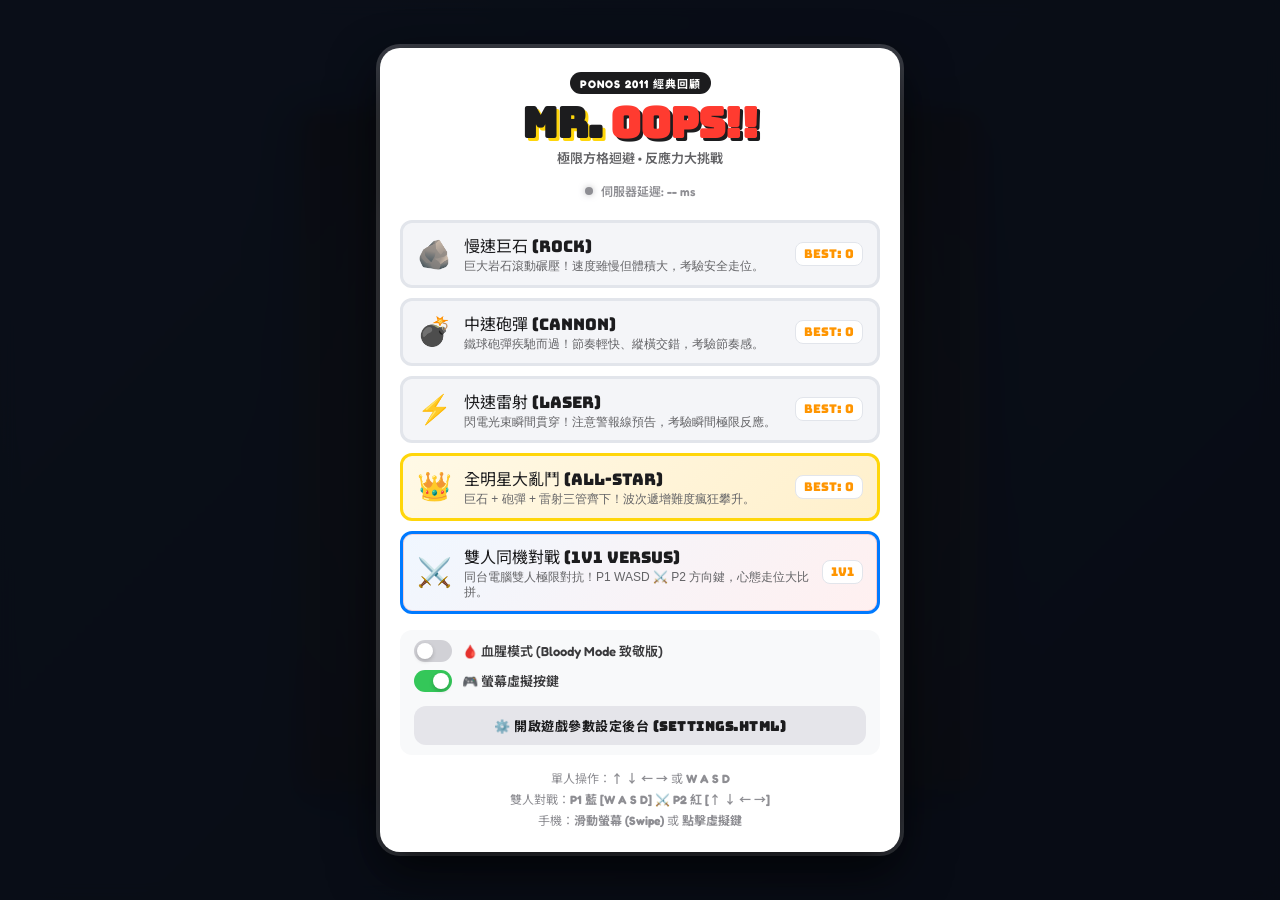
==== index.html @ 8ccad55c "feat(network & gameplay): upgrade to WebRTC P2P direct connect, fix ping display, and add configurab" ====
<!DOCTYPE html>
<html lang="zh-TW">
<head>
  <meta charset="UTF-8">
  <meta name="viewport" content="width=device-width, initial-scale=1.0, maximum-scale=1.0, user-scalable=no">
  <title>Mr. Oops!! - 經典極限迴避遊戲</title>
  <link rel="stylesheet" href="css/style.css">
  <link rel="preconnect" href="https://fonts.googleapis.com">
  <link rel="preconnect" href="https://fonts.gstatic.com" crossorigin>
  <link href="https://fonts.googleapis.com/css2?family=Bungee&family=Fredoka:wght@400;600;700&family=Noto+Sans+TC:wght@500;700;900&display=swap" rel="stylesheet">
</head>
<body>
  <div id="game-wrapper">
    <!-- Header HUD -->
    <header id="game-hud" class="hidden">
      <div class="hud-item hud-mode">
        <span class="hud-label">MODE</span>
        <span id="hud-mode-name" class="hud-val">ROCK</span>
      </div>
      <div class="hud-item hud-wave" id="hud-wave-item">
        <span class="hud-label" id="hud-wave-label">LEVEL</span>
        <span id="hud-wave-val" class="hud-val">1</span>
      </div>
      <div class="hud-item hud-versus hidden" id="hud-versus-item">
        <span class="hud-label" id="hud-versus-label">MATCH</span>
        <span id="hud-versus-val" class="hud-val"><span style="color:#007aff">P1: 0</span> - <span style="color:#ff3b30">P2: 0</span></span>
      </div>
      <div class="hud-item hud-net hidden" id="hud-net-item">
        <span class="hud-label">NET</span>
        <span id="hud-net-badge" class="hud-net-badge">🟢 連線中</span>
      </div>
      <div class="hud-item hud-score" id="hud-score-item">
        <span class="hud-label">SCORE</span>
        <span id="hud-score-val" class="hud-val">0</span>
      </div>
      <div class="hud-item hud-best" id="hud-best-item">
        <span class="hud-label">BEST</span>
        <span id="hud-best-val" class="hud-val">0</span>
      </div>
      <div class="hud-controls">
        <a id="btn-config-toggle" href="settings.html" target="_blank" class="hud-icon-btn" title="開啟設定分頁 (settings.html)" aria-label="遊戲參數後台" style="text-decoration:none; display:inline-flex; align-items:center; justify-content:center;">⚙️</a>
        <button id="btn-sound-toggle" class="hud-icon-btn" title="切換音效" aria-label="切換音效">🔊</button>
        <button id="btn-pause-toggle" class="hud-icon-btn" title="暫停" aria-label="暫停">⏸</button>
      </div>
    </header>

    <!-- Canvas Play Area -->
    <div id="canvas-container">
      <canvas id="game-canvas"></canvas>
      
      <!-- In-game floating banner (e.g. Level Start, Stage Clear, Near Miss) -->
      <div id="wave-banner" class="hidden">
        <div id="wave-banner-title">LEVEL 1</div>
        <div id="wave-banner-sub">GET READY!</div>
      </div>
    </div>

    <!-- Mobile Virtual Controls (Optional / Responsive) -->
    <div id="touch-controls" class="hidden">
      <div class="dpad-grid">
        <button class="dpad-btn dpad-up" data-dir="up">▲</button>
        <button class="dpad-btn dpad-left" data-dir="left">◀</button>
        <div class="dpad-center"></div>
        <button class="dpad-btn dpad-right" data-dir="right">▶</button>
        <button class="dpad-btn dpad-down" data-dir="down">▼</button>
      </div>
      <div class="touch-hint">滑動螢幕或使用按鍵移動</div>
    </div>

    <!-- MAIN MENU MODAL -->
    <div id="menu-overlay" class="modal-overlay">
      <div class="menu-box">
        <div class="logo-container">
          <div class="logo-badge">PONOS 2011 經典回顧</div>
          <h1 class="game-logo">Mr. <span class="highlight">Oops!!</span></h1>
          <p class="game-slogan">極限方格迴避 • 反應力大挑戰</p>
          <div id="menu-ping-badge" class="menu-ping-badge">
            <span class="ping-dot"></span>
            <span>伺服器延遲: <strong id="menu-ping-val">--</strong> ms</span>
          </div>
        </div>

        <div class="mode-select-grid">
          <!-- Mode 1: Slow Rock -->
          <button class="mode-card" data-mode="rock">
            <div class="mode-icon">🪨</div>
            <div class="mode-info">
              <div class="mode-title">慢速巨石 (ROCK)</div>
              <div class="mode-desc">巨大岩石滾動碾壓！速度雖慢但體積大，考驗安全走位。</div>
            </div>
            <div class="mode-high" id="best-rock">BEST: 0</div>
          </button>

          <!-- Mode 2: Medium Cannonball -->
          <button class="mode-card" data-mode="cannon">
            <div class="mode-icon">💣</div>
            <div class="mode-info">
              <div class="mode-title">中速砲彈 (CANNON)</div>
              <div class="mode-desc">鐵球砲彈疾馳而過！節奏輕快、縱橫交錯，考驗節奏感。</div>
            </div>
            <div class="mode-high" id="best-cannon">BEST: 0</div>
          </button>

          <!-- Mode 3: Fast Laser -->
          <button class="mode-card" data-mode="laser">
            <div class="mode-icon">⚡</div>
            <div class="mode-info">
              <div class="mode-title">快速雷射 (LASER)</div>
              <div class="mode-desc">閃電光束瞬間貫穿！注意警報線預告，考驗瞬間極限反應。</div>
            </div>
            <div class="mode-high" id="best-laser">BEST: 0</div>
          </button>

          <!-- Mode 4: All-Star Chaos -->
          <button class="mode-card all-star" data-mode="allstar">
            <div class="mode-icon">👑</div>
            <div class="mode-info">
              <div class="mode-title">全明星大亂鬥 (ALL-STAR)</div>
              <div class="mode-desc">巨石 + 砲彈 + 雷射三管齊下！波次遞增難度瘋狂攀升。</div>
            </div>
            <div class="mode-high" id="best-allstar">BEST: 0</div>
          </button>

          <!-- Mode 5: 1v1 Versus Mode -->
          <button class="mode-card versus-card" data-mode="versus">
            <div class="mode-icon">⚔️</div>
            <div class="mode-info">
              <div class="mode-title">雙人同機對戰 (1v1 VERSUS)</div>
              <div class="mode-desc">同台電腦雙人極限對抗！P1 WASD ⚔️ P2 方向鍵，心態走位大比拼。</div>
            </div>
            <div class="mode-high" id="best-versus">1v1</div>
          </button>
        </div>

        <!-- Extra Settings -->
        <div class="menu-settings">
          <label class="setting-toggle">
            <input type="checkbox" id="toggle-bloody">
            <span class="slider"></span>
            <span class="setting-label">🩸 血腥模式 (Bloody Mode 致敬版)</span>
          </label>
          <label class="setting-toggle">
            <input type="checkbox" id="toggle-dpad" checked>
            <span class="slider"></span>
            <span class="setting-label">🎮 螢幕虛擬按鍵</span>
          </label>
          <a id="btn-menu-open-config" href="settings.html" target="_blank" class="btn btn-secondary menu-config-btn" style="margin-top: 6px; padding: 10px; font-size: 13px; text-decoration: none; text-align: center; display: inline-flex; align-items: center; justify-content: center; gap: 6px;">⚙️ 開啟遊戲參數設定後台 (settings.html)</a>
        </div>

        <!-- Controls Guide -->
        <div class="menu-guide">
          <span>單人操作：<strong>↑ ↓ ← →</strong> 或 <strong>W A S D</strong></span>
          <span>雙人對戰：<strong>P1 藍 [W A S D]</strong> ⚔️ <strong>P2 紅 [↑ ↓ ← →]</strong></span>
          <span>手機：<strong>滑動螢幕 (Swipe)</strong> 或 <strong>點擊虛擬鍵</strong></span>
        </div>
      </div>
    </div>

    <!-- VERSUS LOBBY MODAL -->
    <div id="versus-modal" class="modal-overlay hidden">
      <div class="modal-box versus-modal-box">
        <h2 style="font-size: 24px; margin-bottom: 4px;">⚔️ 雙人對戰模式選擇</h2>
        <p style="font-size: 13px; color: #636366; margin-bottom: 16px;">同台電腦共享鍵盤，或透過同區網兩台電腦連線對決！</p>

        <div class="versus-options-grid">
          <!-- Option A: Local Couch 1v1 -->
          <button type="button" class="versus-opt-card" id="btn-opt-local">
            <div class="opt-badge">本機模式</div>
            <div class="opt-header">
              <span class="opt-icon">🖥️</span>
              <div class="opt-info">
                <div class="opt-title">本機同鍵盤雙打 (Local 1v1)</div>
                <div class="opt-desc">同一台電腦鍵盤：P1 WASD ⚔️ P2 方向鍵</div>
              </div>
            </div>
          </button>

          <!-- Option B: Host Game -->
          <div class="versus-opt-card lan-card" id="card-lan-host">
            <div class="opt-badge host-badge">線上 / 區網 • 我是房主 (P1 藍)</div>
            <div class="opt-header">
              <span class="opt-icon">🏠</span>
              <div class="opt-info">
                <div class="opt-title">建立對戰房間 (Host Game)</div>
                <div class="opt-desc">將網址與房號提供給朋友即可開打！</div>
              </div>
            </div>
            <div class="lan-content">
              <div class="lan-field">
                <label>對手連線網址：</label>
                <div class="lan-copy-box">
                  <input type="text" id="host-share-url" readonly value="載入中...">
                  <button type="button" class="btn-copy" id="btn-copy-url">複製</button>
                </div>
              </div>
              <div class="lan-field-row">
                <div class="lan-field" style="flex:1;">
                  <label>房間代碼：</label>
                  <input type="text" id="host-room-code" value="1234" maxlength="8">
                </div>
                <button type="button" class="btn btn-primary" id="btn-start-host" style="align-self: flex-end; padding: 9px 16px;">🚀 開房並開始</button>
              </div>
            </div>
          </div>

          <!-- Option C: Join Game -->
          <div class="versus-opt-card lan-card" id="card-lan-join">
            <div class="opt-badge client-badge">線上 / 區網 • 我是客機 (P2 紅)</div>
            <div class="opt-header">
              <span class="opt-icon">🎮</span>
              <div class="opt-info">
                <div class="opt-title">加入對戰房間 (Join Game)</div>
                <div class="opt-desc">若在同個網頁玩，只需輸入房號點連線！</div>
              </div>
            </div>
            <div class="lan-content">
              <div class="lan-field">
                <label>自訂伺服器位址 (本站遊玩請留空)：</label>
                <input type="text" id="join-host-ip" placeholder="在同網站玩請留空，直接填房號">
              </div>
              <div class="lan-field-row">
                <div class="lan-field" style="flex:1;">
                  <label>房間代碼：</label>
                  <input type="text" id="join-room-code" value="1234" maxlength="8">
                </div>
                <button type="button" class="btn btn-accent" id="btn-start-join" style="align-self: flex-end; padding: 9px 16px;">🔗 連線加入</button>
              </div>
            </div>
          </div>
        </div>

        <div class="modal-actions" style="margin-top: 14px;">
          <button id="btn-close-versus-modal" class="btn btn-secondary">返回主選單</button>
        </div>
      </div>
    </div>

    <!-- PAUSE MODAL -->
    <div id="pause-overlay" class="modal-overlay hidden">
      <div class="modal-box">
        <h2 id="pause-title">遊戲暫停</h2>
        <p id="pause-subtitle" class="pause-subtitle" style="display:none;"></p>
        <div class="modal-actions">
          <button id="btn-resume" class="btn btn-primary">繼續遊戲</button>
          <button id="btn-restart-pause" class="btn btn-secondary">重新開始</button>
          <button id="btn-menu-pause" class="btn btn-accent">返回主選單</button>
        </div>
      </div>
    </div>

    <!-- GAME OVER MODAL -->
    <div id="gameover-overlay" class="modal-overlay hidden">
      <div class="modal-box gameover-box">
        <div class="oops-comic-bubble" id="gameover-bubble">OOPS!!</div>
        <h2 id="gameover-title">YOU CRASHED!</h2>
        
        <div class="result-stats">
          <div class="stat-row">
            <span class="stat-label">模式：</span>
            <span id="result-mode" class="stat-val">ROCK</span>
          </div>
          <div class="stat-row" id="row-wave">
            <span class="stat-label">生存等級：</span>
            <span id="result-wave" class="stat-val">Level 5</span>
          </div>
          <div class="stat-row" id="row-score">
            <span class="stat-label">最終分數：</span>
            <span id="result-score" class="stat-val">1250</span>
          </div>
          <div class="stat-row" id="row-versus-score" style="display:none;">
            <span class="stat-label">對戰勝局：</span>
            <span id="result-versus-score" class="stat-val">3 - 1</span>
          </div>
          <div class="stat-row new-record-row hidden" id="new-record-badge">
            🏆 新紀錄 HIGH SCORE!
          </div>
          <div class="stat-row" id="row-best">
            <span class="stat-label">歷史最佳：</span>
            <span id="result-best" class="stat-val">2400</span>
          </div>
        </div>

        <div id="rematch-status-bar" class="rematch-status-bar" style="display:none;">
          <div class="rematch-pill" id="rematch-pill-p1">🔵 P1: ⏳ 等待中</div>
          <div class="rematch-pill" id="rematch-pill-p2">🔴 P2: ⏳ 等待中</div>
        </div>

        <div class="modal-actions">
          <button id="btn-retry" class="btn btn-primary">再來一局 (SPACE)</button>
          <button id="btn-menu-gameover" class="btn btn-secondary">返回主選單 (ESC)</button>
        </div>
      </div>
    </div>
  </div>

  <!-- Scripts in dependency order -->
  <script src="js/config.js?v=2.4"></script>
  <script src="js/audio.js?v=2.4"></script>
  <script src="js/renderer.js?v=2.4"></script>
  <script src="js/obstacles.js?v=2.4"></script>
  <script src="js/network.js?v=2.4"></script>
  <script src="js/game.js?v=2.4"></script>
  <script src="js/main.js?v=2.4"></script>
</body>
</html>
---- css/style.css ----
/* ==========================================================================
   Mr. Oops!! - Retro Arcade Stylesheet (PONOS Homage)
   ========================================================================== */

:root {
  --bg-gradient: linear-gradient(135deg, #182030 0%, #0d121c 100%);
  --primary-color: #ff3b30;
  --accent-yellow: #ffd60a;
  --accent-orange: #ff9500;
  --accent-blue: #007aff;
  --panel-bg: rgba(255, 255, 255, 0.96);
  --dark-text: #1c1c1e;
  --light-text: #f2f2f7;
  --border-radius-lg: 20px;
  --border-radius-md: 12px;
  --font-display: 'Bungee', 'Fredoka', 'Noto Sans TC', cursive, sans-serif;
  --font-body: 'Fredoka', 'Noto Sans TC', sans-serif;
}

* {
  box-sizing: border-box;
  margin: 0;
  padding: 0;
  user-select: none;
  -webkit-user-select: none;
  -webkit-touch-callout: none;
}

html, body {
  width: 100%;
  height: 100%;
  overflow: hidden;
  background: #0d121c;
  background: var(--bg-gradient);
  font-family: var(--font-body);
  color: var(--light-text);
}

#game-wrapper {
  position: relative;
  width: 100vw;
  height: 100vh;
  display: flex;
  flex-direction: column;
  align-items: center;
  justify-content: space-between;
  padding: 8px 12px;
  overflow: hidden;
}

/* --------------------------------------------------------------------------
   HUD (Top Bar)
   -------------------------------------------------------------------------- */
#game-hud {
  width: 100%;
  max-width: 640px;
  display: flex;
  align-items: center;
  justify-content: space-between;
  padding: 6px 14px;
  background: rgba(18, 24, 38, 0.88);
  backdrop-filter: blur(10px);
  -webkit-backdrop-filter: blur(10px);
  border: 2px solid rgba(255, 255, 255, 0.15);
  border-radius: var(--border-radius-md);
  box-shadow: 0 4px 16px rgba(0, 0, 0, 0.4);
  z-index: 50;
  flex-shrink: 0;
  margin-bottom: 6px;
  transition: opacity 0.25s ease;
}

#game-hud.hidden {
  display: none !important;
}

.hud-item {
  display: flex;
  flex-direction: column;
  align-items: center;
  min-width: 56px;
}

.hud-label {
  font-family: var(--font-display);
  font-size: 10px;
  letter-spacing: 1px;
  color: #8e8e93;
}

.hud-val {
  font-family: var(--font-display);
  font-size: 18px;
  font-weight: 700;
  color: #fff;
  text-shadow: 0 2px 4px rgba(0, 0, 0, 0.5);
}

#hud-mode-name {
  color: var(--accent-yellow);
}

#hud-score-val {
  color: #34c759;
}

#hud-best-val {
  color: #ff9500;
}

#hud-versus-val {
  font-size: 16px;
  letter-spacing: 0.5px;
}

.hud-controls {
  display: flex;
  gap: 8px;
}

.hud-icon-btn {
  background: rgba(255, 255, 255, 0.12);
  border: 1px solid rgba(255, 255, 255, 0.25);
  color: #fff;
  width: 36px;
  height: 36px;
  border-radius: 50%;
  font-size: 16px;
  display: flex;
  align-items: center;
  justify-content: center;
  cursor: pointer;
  transition: all 0.15s ease;
}

.hud-icon-btn:hover {
  background: rgba(255, 255, 255, 0.25);
  transform: scale(1.08);
}

.hud-icon-btn:active {
  transform: scale(0.95);
}

/* --------------------------------------------------------------------------
   Canvas Container (Middle Flex Area)
   -------------------------------------------------------------------------- */
#canvas-container {
  position: relative;
  flex: 1;
  width: 100%;
  display: flex;
  align-items: center;
  justify-content: center;
  min-height: 0; /* Important for flex child shrink */
  overflow: hidden;
}

#game-canvas {
  display: block;
  border-radius: 14px;
  box-shadow: 0 8px 32px rgba(0, 0, 0, 0.55), 0 0 0 1px rgba(255, 255, 255, 0.1);
  cursor: pointer;
  touch-action: none;
}

/* Wave Banner */
#wave-banner {
  position: absolute;
  top: 22%;
  left: 50%;
  transform: translate(-50%, -50%) scale(1);
  background: rgba(10, 15, 25, 0.9);
  border: 3px solid var(--accent-yellow);
  box-shadow: 0 10px 30px rgba(0, 0, 0, 0.7);
  padding: 12px 30px;
  border-radius: var(--border-radius-lg);
  text-align: center;
  pointer-events: none;
  z-index: 60;
  animation: bannerPop 0.35s cubic-bezier(0.175, 0.885, 0.32, 1.275);
}

#wave-banner.hidden {
  display: none !important;
}

#wave-banner-title {
  font-family: var(--font-display);
  font-size: 28px;
  color: var(--accent-yellow);
  letter-spacing: 2px;
  text-shadow: 0 3px 0 #000;
}

#wave-banner-sub {
  font-size: 15px;
  font-weight: 700;
  color: #fff;
  margin-top: 2px;
}

@keyframes bannerPop {
  0% { transform: translate(-50%, -50%) scale(0.6); opacity: 0; }
  80% { transform: translate(-50%, -50%) scale(1.06); opacity: 1; }
  100% { transform: translate(-50%, -50%) scale(1); opacity: 1; }
}

/* --------------------------------------------------------------------------
   Touch D-Pad Controls (Bottom Bar)
   -------------------------------------------------------------------------- */
#touch-controls {
  width: 100%;
  display: flex;
  flex-direction: column;
  align-items: center;
  z-index: 55;
  flex-shrink: 0;
  margin-top: 4px;
}

#touch-controls.hidden {
  display: none !important;
}

.dpad-grid {
  display: grid;
  grid-template-columns: 52px 52px 52px;
  grid-template-rows: 52px 52px 52px;
  gap: 6px;
}

.dpad-btn {
  background: rgba(255, 255, 255, 0.16);
  border: 2px solid rgba(255, 255, 255, 0.35);
  backdrop-filter: blur(8px);
  -webkit-backdrop-filter: blur(8px);
  color: #fff;
  font-size: 22px;
  font-weight: 900;
  border-radius: var(--border-radius-md);
  display: flex;
  align-items: center;
  justify-content: center;
  cursor: pointer;
  touch-action: manipulation;
  transition: transform 0.08s ease, background 0.08s ease;
  box-shadow: 0 4px 10px rgba(0, 0, 0, 0.3);
}

.dpad-btn:hover {
  background: rgba(255, 255, 255, 0.28);
}

.dpad-btn:active {
  background: var(--accent-yellow);
  color: #1c1c1e;
  transform: scale(0.92);
}

.dpad-up { grid-column: 2; grid-row: 1; }
.dpad-left { grid-column: 1; grid-row: 2; }
.dpad-center {
  grid-column: 2;
  grid-row: 2;
  background: rgba(255, 255, 255, 0.05);
  border-radius: 50%;
  border: 1px dashed rgba(255, 255, 255, 0.2);
}
.dpad-right { grid-column: 3; grid-row: 2; }
.dpad-down { grid-column: 2; grid-row: 3; }

.touch-hint {
  margin-top: 4px;
  font-size: 11px;
  color: rgba(255, 255, 255, 0.6);
  letter-spacing: 0.5px;
}

/* --------------------------------------------------------------------------
   Modals & Overlays
   -------------------------------------------------------------------------- */
.modal-overlay {
  position: absolute;
  top: 0;
  left: 0;
  width: 100%;
  height: 100%;
  background: rgba(8, 12, 20, 0.82);
  backdrop-filter: blur(8px);
  -webkit-backdrop-filter: blur(8px);
  display: flex;
  align-items: center;
  justify-content: center;
  z-index: 100;
  padding: 16px;
  transition: opacity 0.25s ease;
}

.modal-overlay.hidden {
  display: none !important;
  opacity: 0;
  pointer-events: none;
}

.menu-box, .modal-box {
  background: #ffffff;
  color: var(--dark-text);
  border-radius: var(--border-radius-lg);
  box-shadow: 0 20px 50px rgba(0, 0, 0, 0.7), 0 0 0 4px rgba(255, 255, 255, 0.2);
  width: 100%;
  max-width: 520px;
  padding: 24px 20px;
  text-align: center;
  max-height: 94vh;
  overflow-y: auto;
}

/* Main Menu Logo */
.logo-container {
  margin-bottom: 16px;
}

.logo-badge {
  display: inline-block;
  background: #1c1c1e;
  color: #fff;
  font-size: 11px;
  font-weight: 700;
  padding: 3px 10px;
  border-radius: 20px;
  letter-spacing: 1px;
  margin-bottom: 6px;
}

.game-logo {
  font-family: var(--font-display);
  font-size: 42px;
  line-height: 1.1;
  color: #1c1c1e;
  letter-spacing: -1px;
  text-shadow: 3px 3px 0 #ffd60a;
}

.game-logo .highlight {
  color: var(--primary-color);
  text-shadow: 3px 3px 0 #1c1c1e;
}

.game-slogan {
  font-size: 13px;
  font-weight: 600;
  color: #636366;
  margin-top: 2px;
}

/* Mode Cards */
.mode-select-grid {
  display: flex;
  flex-direction: column;
  gap: 10px;
  margin-bottom: 16px;
}

.mode-card {
  display: flex;
  align-items: center;
  background: #f4f5f8;
  border: 3px solid #e2e5eb;
  border-radius: var(--border-radius-md);
  padding: 10px 14px;
  cursor: pointer;
  text-align: left;
  transition: all 0.15s cubic-bezier(0.175, 0.885, 0.32, 1.275);
  width: 100%;
  position: relative;
  overflow: hidden;
}

.mode-card:hover {
  border-color: #007aff;
  background: #f0f7ff;
  transform: translateY(-2px);
  box-shadow: 0 6px 16px rgba(0, 122, 255, 0.18);
}

.mode-card:active {
  transform: scale(0.98);
}

.mode-card.all-star {
  background: linear-gradient(135deg, #fff9e6 0%, #fff0cc 100%);
  border-color: #ffd60a;
}

.mode-card.all-star:hover {
  border-color: #ff9500;
  box-shadow: 0 6px 16px rgba(255, 149, 0, 0.22);
}

.mode-card.versus-card {
  background: linear-gradient(135deg, #f0f7ff 0%, #fff0f0 100%);
  border-color: #007aff;
  box-shadow: inset 0 0 0 1px rgba(255, 59, 48, 0.2);
}

.mode-card.versus-card:hover {
  border-color: #ff3b30;
  box-shadow: 0 6px 18px rgba(0, 122, 255, 0.22), 0 6px 18px rgba(255, 59, 48, 0.22);
}

.mode-icon {
  font-size: 28px;
  margin-right: 12px;
  flex-shrink: 0;
}

.mode-info {
  flex: 1;
}

.mode-title {
  font-family: var(--font-display);
  font-size: 16px;
  color: #1c1c1e;
}

.mode-desc {
  font-size: 12px;
  color: #636366;
  line-height: 1.3;
  margin-top: 2px;
}

.mode-high {
  font-family: var(--font-display);
  font-size: 12px;
  color: #ff9500;
  background: #fff;
  padding: 3px 8px;
  border-radius: 8px;
  border: 1px solid #e2e5eb;
  margin-left: 8px;
  white-space: nowrap;
}

/* Setting Toggles */
.menu-settings {
  display: flex;
  flex-direction: column;
  gap: 8px;
  background: #f8f9fa;
  padding: 10px 14px;
  border-radius: var(--border-radius-md);
  margin-bottom: 14px;
  text-align: left;
}

.setting-toggle {
  display: flex;
  align-items: center;
  cursor: pointer;
  font-size: 13px;
  font-weight: 600;
  color: #3a3a3c;
}

.setting-toggle input {
  display: none;
}

.slider {
  position: relative;
  width: 38px;
  height: 22px;
  background-color: #d1d1d6;
  border-radius: 20px;
  margin-right: 10px;
  transition: 0.25s;
  flex-shrink: 0;
}

.slider:before {
  position: absolute;
  content: "";
  height: 16px;
  width: 16px;
  left: 3px;
  bottom: 3px;
  background-color: white;
  border-radius: 50%;
  transition: 0.25s;
  box-shadow: 0 2px 4px rgba(0, 0, 0, 0.2);
}

input:checked + .slider {
  background-color: #34c759;
}

#toggle-bloody:checked + .slider {
  background-color: #ff3b30;
}

input:checked + .slider:before {
  transform: translateX(16px);
}

.menu-guide {
  display: flex;
  flex-direction: column;
  gap: 4px;
  font-size: 12px;
  color: #8e8e93;
}

/* --------------------------------------------------------------------------
   Game Over Dialog
   -------------------------------------------------------------------------- */
.gameover-box {
  position: relative;
  padding-top: 36px;
}

.oops-comic-bubble {
  position: absolute;
  top: -22px;
  left: 50%;
  transform: translateX(-50%) rotate(-4deg);
  background: var(--primary-color);
  color: #fff;
  font-family: var(--font-display);
  font-size: 26px;
  font-weight: 900;
  padding: 6px 22px;
  border-radius: 30px;
  border: 4px solid #fff;
  box-shadow: 0 8px 20px rgba(255, 59, 48, 0.4);
  letter-spacing: 2px;
}

#gameover-title {
  font-family: var(--font-display);
  font-size: 24px;
  color: #1c1c1e;
  margin-bottom: 14px;
}

.result-stats {
  background: #f2f2f7;
  border-radius: var(--border-radius-md);
  padding: 14px;
  margin-bottom: 18px;
  display: flex;
  flex-direction: column;
  gap: 8px;
}

.stat-row {
  display: flex;
  justify-content: space-between;
  align-items: center;
  font-size: 14px;
  font-weight: 600;
}

.stat-label {
  color: #636366;
}

.stat-val {
  font-family: var(--font-display);
  font-size: 19px;
  color: #1c1c1e;
}

.new-record-row {
  background: #ffd60a;
  color: #1c1c1e;
  font-family: var(--font-display);
  font-size: 14px;
  padding: 6px;
  border-radius: 8px;
  justify-content: center;
  animation: pulse 1s infinite alternate;
}

.new-record-row.hidden {
  display: none !important;
}

@keyframes pulse {
  0% { transform: scale(1); }
  100% { transform: scale(1.03); }
}

/* Modal Actions */
.modal-actions {
  display: flex;
  flex-direction: column;
  gap: 10px;
}

.btn {
  font-family: var(--font-display);
  font-size: 15px;
  font-weight: 700;
  padding: 12px 18px;
  border-radius: var(--border-radius-md);
  border: none;
  cursor: pointer;
  transition: all 0.15s ease;
  letter-spacing: 0.5px;
}

.btn-primary {
  background: #007aff;
  color: #fff;
  box-shadow: 0 4px 12px rgba(0, 122, 255, 0.3);
}

.btn-primary:hover {
  background: #0062cc;
  transform: translateY(-2px);
}

.btn-secondary {
  background: #e5e5ea;
  color: #1c1c1e;
}

.btn-secondary:hover {
  background: #d1d1d6;
}

.btn-accent {
  background: #ff9500;
  color: #fff;
}

.btn-accent:hover {
  background: #e08500;
}

.btn:active {
  transform: scale(0.97);
}

/* Responsive queries */
@media (max-height: 600px) {
  #game-wrapper {
    padding: 4px;
  }
  .hud-val {
    font-size: 15px;
  }
  .dpad-grid {
    grid-template-columns: 44px 44px 44px;
    grid-template-rows: 44px 44px 44px;
  }
  .dpad-btn {
    font-size: 18px;
  }
  .menu-box {
    padding: 14px;
  }
  .game-logo {
    font-size: 32px;
  }
  .mode-icon {
    font-size: 22px;
    margin-right: 8px;
  }
  .mode-card {
    padding: 6px 10px;
  }
}

/* ==========================================================================
   Game Parameter Configuration Panel (Config Modal)
   ========================================================================== */
.config-panel-box {
  max-width: 650px !important;
  max-height: 92vh !important;
  display: flex;
  flex-direction: column;
  padding: 20px 22px !important;
  text-align: left;
}

.config-header {
  display: flex;
  align-items: center;
  justify-content: space-between;
  margin-bottom: 4px;
}

.config-title-group {
  display: flex;
  align-items: center;
  gap: 10px;
  flex-wrap: wrap;
}

.config-title-group h2 {
  font-family: var(--font-display);
  font-size: 20px;
  color: #1c1c1e;
}

.config-live-badge {
  display: inline-block;
  background: #e8f5e9;
  color: #2e7d32;
  font-size: 11px;
  font-weight: 700;
  padding: 3px 8px;
  border-radius: 12px;
  border: 1px solid #c8e6c9;
}

.config-close-btn {
  background: none;
  border: none;
  font-size: 20px;
  color: #8e8e93;
  cursor: pointer;
  padding: 4px;
  line-height: 1;
  transition: color 0.15s;
}

.config-close-btn:hover {
  color: #1c1c1e;
}

.config-subtitle {
  font-size: 12px;
  color: #636366;
  margin-bottom: 14px;
}

.config-items-scroll {
  flex: 1;
  overflow-y: auto;
  padding-right: 6px;
  display: flex;
  flex-direction: column;
  gap: 14px;
  margin-bottom: 16px;
}

/* Custom scrollbar for panel */
.config-items-scroll::-webkit-scrollbar {
  width: 6px;
}
.config-items-scroll::-webkit-scrollbar-track {
  background: #f1f2f6;
  border-radius: 4px;
}
.config-items-scroll::-webkit-scrollbar-thumb {
  background: #c7c7cc;
  border-radius: 4px;
}

.config-category-header {
  font-family: var(--font-display);
  font-size: 13px;
  color: #007aff;
  letter-spacing: 0.5px;
  border-bottom: 2px solid #e5e5ea;
  padding-bottom: 4px;
  margin-top: 6px;
}

.config-item-card {
  background: #f8f9fa;
  border: 1px solid #e5e5ea;
  border-radius: var(--border-radius-md);
  padding: 10px 14px;
  display: flex;
  flex-direction: column;
  gap: 6px;
  transition: border-color 0.15s ease, background 0.15s ease;
}

.config-item-card:hover {
  border-color: #b0b5be;
  background: #fdfdfd;
}

.config-item-info {
  display: flex;
  justify-content: space-between;
  align-items: baseline;
}

.config-item-label {
  font-size: 13px;
  font-weight: 700;
  color: #1c1c1e;
}

.config-item-unit {
  font-size: 11px;
  color: #8e8e93;
  margin-left: 4px;
}

.config-item-desc {
  font-size: 11px;
  color: #636366;
  line-height: 1.3;
}

.config-control-row {
  display: flex;
  align-items: center;
  gap: 14px;
  margin-top: 2px;
}

/* Range Slider */
.config-slider {
  flex: 1;
  -webkit-appearance: none;
  appearance: none;
  height: 6px;
  border-radius: 4px;
  background: #d1d1d6;
  outline: none;
  cursor: pointer;
  transition: background 0.15s;
}

.config-slider::-webkit-slider-thumb {
  -webkit-appearance: none;
  appearance: none;
  width: 18px;
  height: 18px;
  border-radius: 50%;
  background: #007aff;
  box-shadow: 0 2px 6px rgba(0, 122, 255, 0.4);
  cursor: pointer;
  transition: transform 0.1s ease;
}

.config-slider::-webkit-slider-thumb:active {
  transform: scale(1.2);
  background: #0056b3;
}

/* Number Input - only accepts numbers */
.config-num-input {
  width: 85px;
  padding: 6px 8px;
  font-family: 'Fredoka', monospace, sans-serif;
  font-size: 14px;
  font-weight: 700;
  color: #1c1c1e;
  background: #ffffff;
  border: 2px solid #d1d1d6;
  border-radius: 8px;
  text-align: right;
  outline: none;
  transition: border-color 0.15s ease, box-shadow 0.15s ease;
}

.config-num-input:focus {
  border-color: #007aff;
  box-shadow: 0 0 0 3px rgba(0, 122, 255, 0.15);
}

/* Action Bar */
.config-actions-bar {
  display: flex;
  align-items: center;
  justify-content: space-between;
  gap: 10px;
  flex-wrap: wrap;
  padding-top: 10px;
  border-top: 1px solid #e5e5ea;
}

.config-action-left {
  display: flex;
  gap: 8px;
  flex-wrap: wrap;
}

.config-btn-sm {
  font-size: 12px !important;
  padding: 8px 14px !important;
  border-radius: 8px !important;
}

/* Toast Message */
.config-toast {
  position: fixed;
  bottom: 24px;
  left: 50%;
  transform: translateX(-50%) translateY(50px);
  background: rgba(28, 28, 30, 0.95);
  color: #fff;
  font-size: 13px;
  font-weight: 600;
  padding: 8px 18px;
  border-radius: 20px;
  box-shadow: 0 6px 18px rgba(0, 0, 0, 0.35);
  pointer-events: none;
  opacity: 0;
  transition: all 0.25s cubic-bezier(0.175, 0.885, 0.32, 1.275);
  z-index: 200;
}

.config-toast.show {
  transform: translateX(-50%) translateY(0);
  opacity: 1;
}

/* --------------------------------------------------------------------------
   Versus Lobby Modal & LAN Cards
   -------------------------------------------------------------------------- */
.versus-modal-box {
  max-width: 540px !important;
  text-align: left;
  padding: 20px 22px;
}

.versus-modal-box h2 {
  font-family: var(--font-display);
  color: #1c1c1e;
}

.versus-options-grid {
  display: flex;
  flex-direction: column;
  gap: 12px;
  margin-top: 10px;
}

.versus-opt-card {
  position: relative;
  background: #f8f9fa;
  border: 2px solid #e5e5ea;
  border-radius: 12px;
  padding: 14px 16px;
  cursor: pointer;
  text-align: left;
  transition: all 0.18s ease;
  width: 100%;
}

.versus-opt-card:hover {
  border-color: #007aff;
  background: #f0f7ff;
  transform: translateY(-2px);
  box-shadow: 0 4px 12px rgba(0, 122, 255, 0.15);
}

.opt-badge {
  display: inline-block;
  font-size: 11px;
  font-weight: 700;
  padding: 2px 8px;
  border-radius: 6px;
  background: #e5e5ea;
  color: #3a3a3c;
  margin-bottom: 6px;
}

.host-badge {
  background: rgba(0, 122, 255, 0.15);
  color: #007aff;
}

.client-badge {
  background: rgba(255, 59, 48, 0.15);
  color: #ff3b30;
}

.opt-header {
  display: flex;
  align-items: center;
  gap: 12px;
}

.opt-icon {
  font-size: 26px;
  flex-shrink: 0;
}

.opt-info {
  flex: 1;
}

.opt-title {
  font-family: var(--font-display);
  font-size: 15px;
  font-weight: 700;
  color: #1c1c1e;
}

.opt-desc {
  font-size: 12px;
  color: #636366;
  line-height: 1.35;
  margin-top: 2px;
}

.lan-card {
  cursor: default;
  background: #ffffff;
}

.lan-card:hover {
  transform: none;
  box-shadow: 0 2px 8px rgba(0, 0, 0, 0.06);
}

#card-lan-host {
  border-color: rgba(0, 122, 255, 0.35);
}

#card-lan-join {
  border-color: rgba(255, 59, 48, 0.35);
}

.lan-content {
  margin-top: 10px;
  padding-top: 10px;
  border-top: 1px dashed #e5e5ea;
  display: flex;
  flex-direction: column;
  gap: 8px;
}

.lan-field {
  display: flex;
  flex-direction: column;
  gap: 3px;
}

.lan-field label {
  font-size: 11px;
  font-weight: 700;
  color: #48484a;
}

.lan-field input {
  padding: 8px 10px;
  font-size: 13px;
  font-weight: 600;
  background: #f4f5f8;
  border: 1px solid #d1d1d6;
  border-radius: 6px;
  outline: none;
  color: #1c1c1e;
}

.lan-field input:focus {
  border-color: #007aff;
  background: #fff;
}

.lan-field-row {
  display: flex;
  gap: 8px;
  align-items: center;
}

.lan-copy-box {
  display: flex;
  gap: 6px;
}

.lan-copy-box input {
  flex: 1;
  font-family: monospace;
  font-size: 12px;
}

.btn-copy {
  padding: 6px 12px;
  background: #e5e5ea;
  border: none;
  border-radius: 6px;
  font-size: 12px;
  font-weight: 700;
  cursor: pointer;
  color: #1c1c1e;
  transition: all 0.15s ease;
}

.btn-copy:hover {
  background: #007aff;
  color: #fff;
}

/* Network Status HUD badge */
.hud-net-badge {
  font-size: 11px;
  font-weight: 700;
  padding: 2px 8px;
  border-radius: 12px;
  background: rgba(255, 255, 255, 0.15);
  color: #34c759;
  letter-spacing: 0.5px;
  display: inline-flex;
  align-items: center;
  gap: 4px;
  white-space: nowrap;
}

.hud-net-badge.connected {
  color: #34c759;
}

.hud-net-badge.waiting {
  color: #ffd60a;
}

.hud-net-badge.warn {
  color: #ff9f0a;
}

.hud-net-badge.bad {
  color: #ff453a;
}

/* Menu Ping Latency Indicator */
.menu-ping-badge {
  display: inline-flex;
  align-items: center;
  gap: 8px;
  font-size: 12px;
  font-weight: 600;
  margin-top: 10px;
  padding: 4px 14px;
  border-radius: 20px;
  background: rgba(255, 255, 255, 0.08);
  border: 1px solid rgba(255, 255, 255, 0.15);
  color: #8e8e93;
  backdrop-filter: blur(8px);
  transition: all 0.3s ease;
}

.menu-ping-badge .ping-dot {
  width: 8px;
  height: 8px;
  border-radius: 50%;
  background: #8e8e93;
  box-shadow: 0 0 6px rgba(142, 142, 147, 0.6);
  transition: background 0.3s ease, box-shadow 0.3s ease;
}

.menu-ping-badge.connected {
  color: #34c759;
  border-color: rgba(52, 199, 89, 0.3);
}
.menu-ping-badge.connected .ping-dot {
  background: #34c759;
  box-shadow: 0 0 8px rgba(52, 199, 89, 0.8);
}

.menu-ping-badge.warn {
  color: #ffd60a;
  border-color: rgba(255, 214, 10, 0.3);
}
.menu-ping-badge.warn .ping-dot {
  background: #ffd60a;
  box-shadow: 0 0 8px rgba(255, 214, 10, 0.8);
}

.menu-ping-badge.bad {
  color: #ff453a;
  border-color: rgba(255, 69, 58, 0.3);
}
.menu-ping-badge.bad .ping-dot {
  background: #ff453a;
  box-shadow: 0 0 8px rgba(255, 69, 58, 0.8);
}

/* Rematch Status Bar */
.rematch-status-bar {
  display: flex;
  justify-content: center;
  align-items: center;
  gap: 12px;
  margin-top: 14px;
  margin-bottom: 8px;
}

.rematch-pill {
  padding: 6px 14px;
  border-radius: 20px;
  font-size: 13px;
  font-weight: 700;
  background: rgba(142, 142, 147, 0.15);
  color: #636366;
  border: 1px solid rgba(142, 142, 147, 0.25);
  transition: all 0.2s ease;
}

.rematch-pill.ready {
  background: rgba(52, 199, 89, 0.15);
  color: #28a745;
  border-color: rgba(52, 199, 89, 0.4);
  box-shadow: 0 0 10px rgba(52, 199, 89, 0.2);
}

.pause-subtitle {
  font-size: 14px;
  color: #636366;
  margin-top: -6px;
  margin-bottom: 16px;
  font-weight: 600;
}
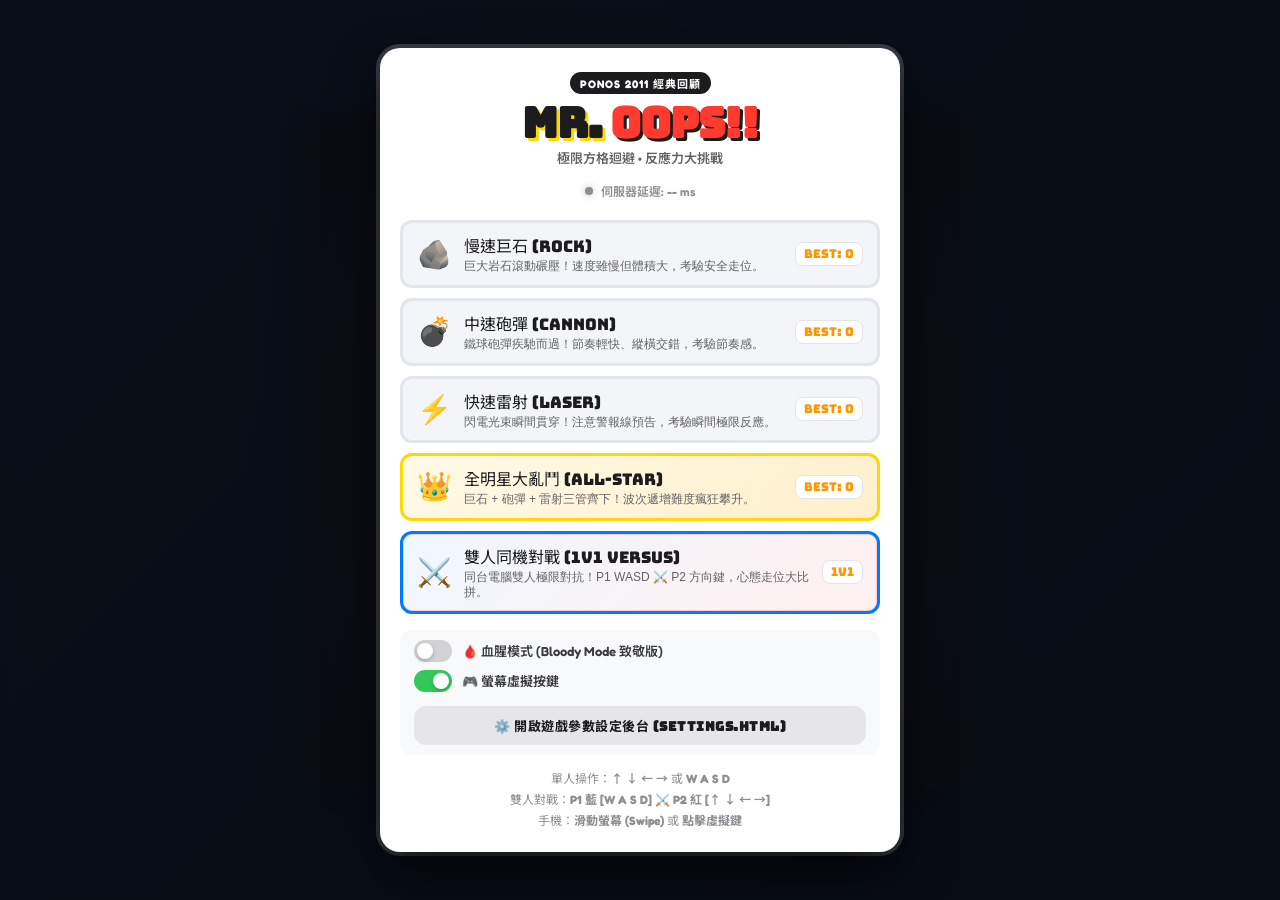
==== commit 80762fac: "feat(audio & gameplay): sync local config as defaults, halve master audio volume, and add seamless s" ====
--- a/index.html
+++ b/index.html
@@ -294,12 +294,12 @@
   </div>
 
   <!-- Scripts in dependency order -->
-  <script src="js/config.js?v=2.4"></script>
-  <script src="js/audio.js?v=2.4"></script>
-  <script src="js/renderer.js?v=2.4"></script>
-  <script src="js/obstacles.js?v=2.4"></script>
-  <script src="js/network.js?v=2.4"></script>
-  <script src="js/game.js?v=2.4"></script>
-  <script src="js/main.js?v=2.4"></script>
+  <script src="js/config.js?v=2.7"></script>
+  <script src="js/audio.js?v=2.7"></script>
+  <script src="js/renderer.js?v=2.7"></script>
+  <script src="js/obstacles.js?v=2.7"></script>
+  <script src="js/network.js?v=2.7"></script>
+  <script src="js/game.js?v=2.7"></script>
+  <script src="js/main.js?v=2.7"></script>
 </body>
 </html>
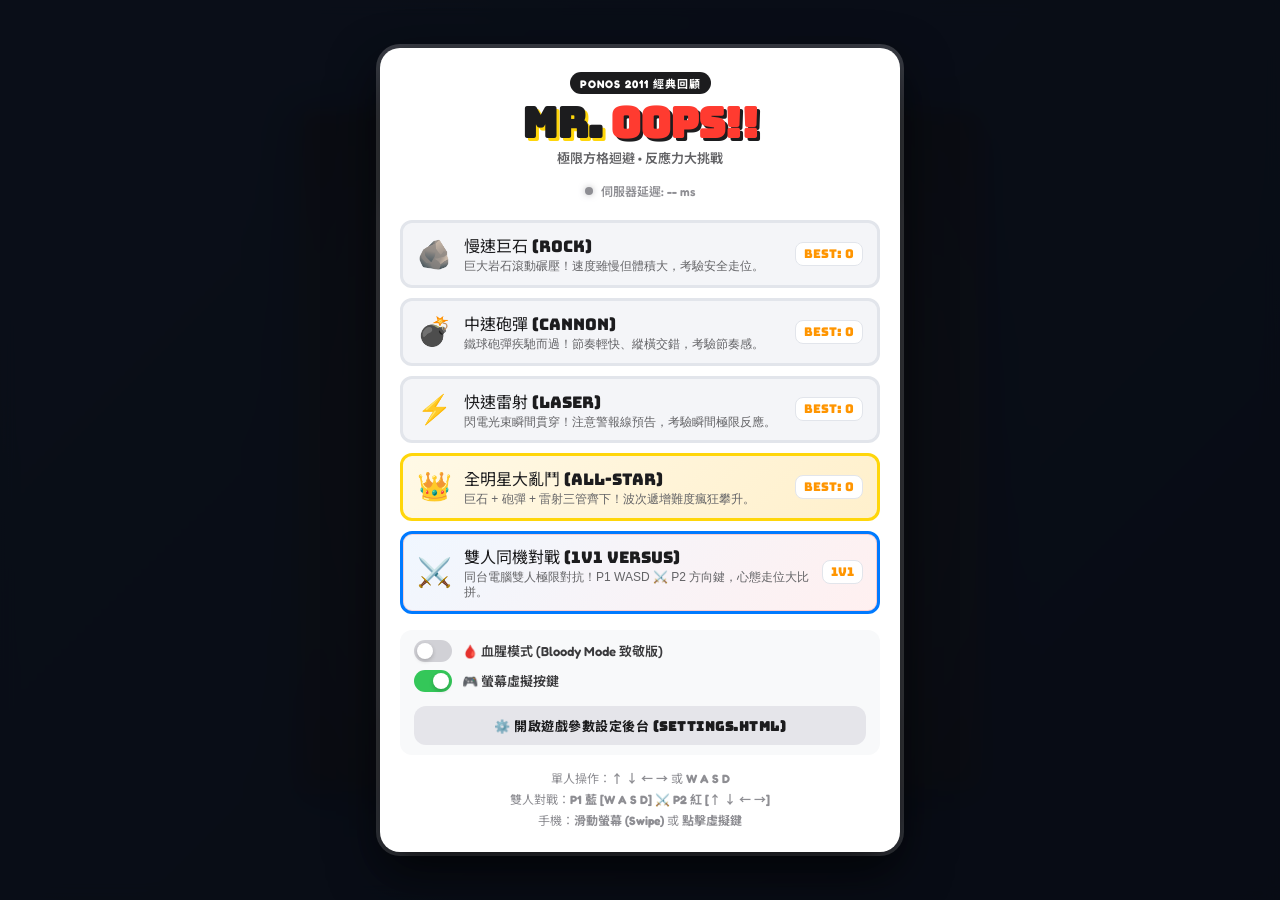
==== commit f32c6a76: "fix(audio): eliminate volume fluctuations with DynamicsCompressor and SFX debouncing" ====
--- a/index.html
+++ b/index.html
@@ -294,12 +294,12 @@
   </div>
 
   <!-- Scripts in dependency order -->
-  <script src="js/config.js?v=2.7"></script>
-  <script src="js/audio.js?v=2.7"></script>
-  <script src="js/renderer.js?v=2.7"></script>
-  <script src="js/obstacles.js?v=2.7"></script>
-  <script src="js/network.js?v=2.7"></script>
-  <script src="js/game.js?v=2.7"></script>
-  <script src="js/main.js?v=2.7"></script>
+  <script src="js/config.js?v=2.8"></script>
+  <script src="js/audio.js?v=2.8"></script>
+  <script src="js/renderer.js?v=2.8"></script>
+  <script src="js/obstacles.js?v=2.8"></script>
+  <script src="js/network.js?v=2.8"></script>
+  <script src="js/game.js?v=2.8"></script>
+  <script src="js/main.js?v=2.8"></script>
 </body>
 </html>
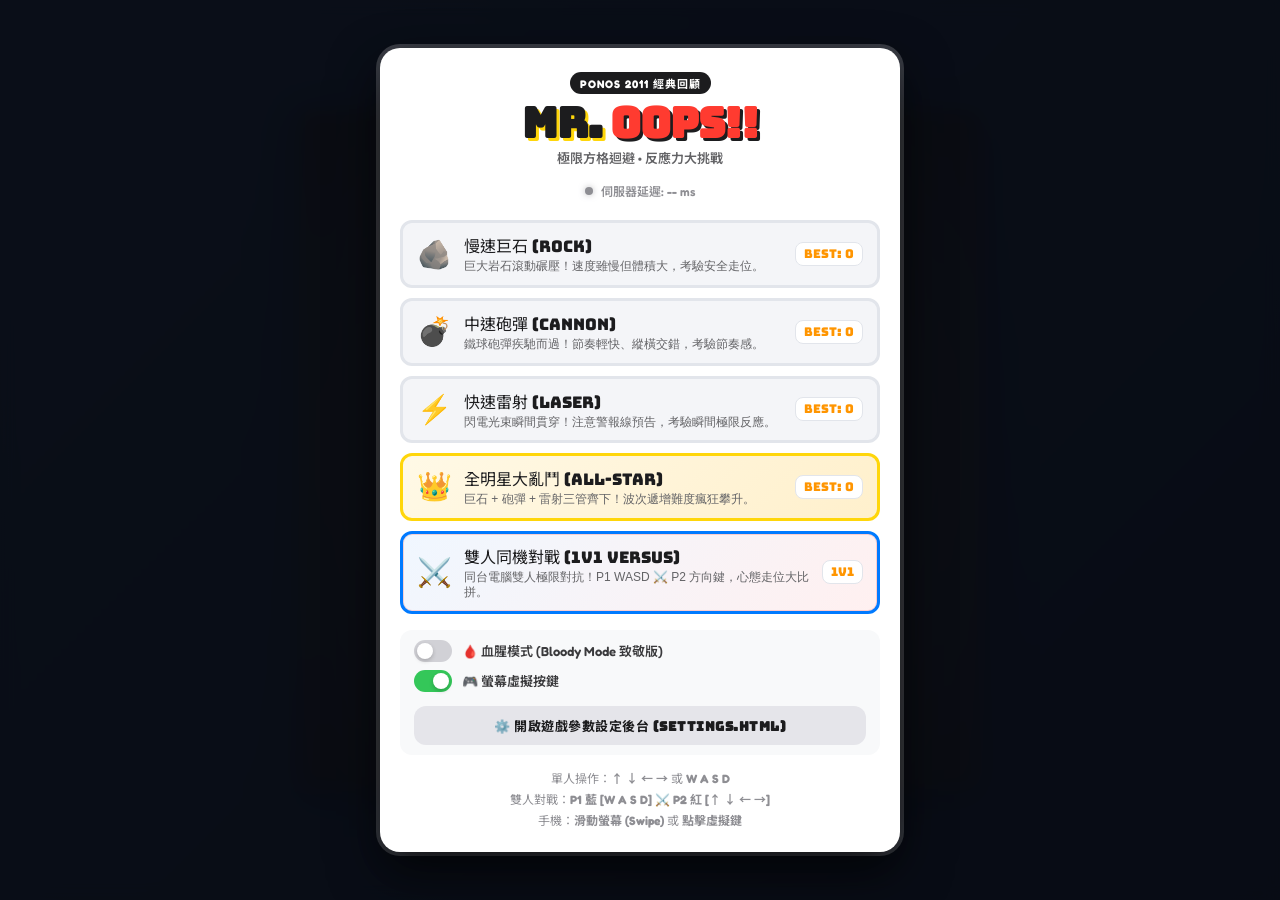
==== commit 60ce77a0: "feat(laser): upgrade pre-fire trajectory warning with dynamic chevrons and breathing laser-pink alph" ====
--- a/index.html
+++ b/index.html
@@ -294,12 +294,12 @@
   </div>
 
   <!-- Scripts in dependency order -->
-  <script src="js/config.js?v=2.8"></script>
-  <script src="js/audio.js?v=2.8"></script>
-  <script src="js/renderer.js?v=2.8"></script>
-  <script src="js/obstacles.js?v=2.8"></script>
-  <script src="js/network.js?v=2.8"></script>
-  <script src="js/game.js?v=2.8"></script>
-  <script src="js/main.js?v=2.8"></script>
+  <script src="js/config.js?v=3.4"></script>
+  <script src="js/audio.js?v=3.4"></script>
+  <script src="js/renderer.js?v=3.4"></script>
+  <script src="js/obstacles.js?v=3.4"></script>
+  <script src="js/network.js?v=3.4"></script>
+  <script src="js/game.js?v=3.4"></script>
+  <script src="js/main.js?v=3.4"></script>
 </body>
 </html>
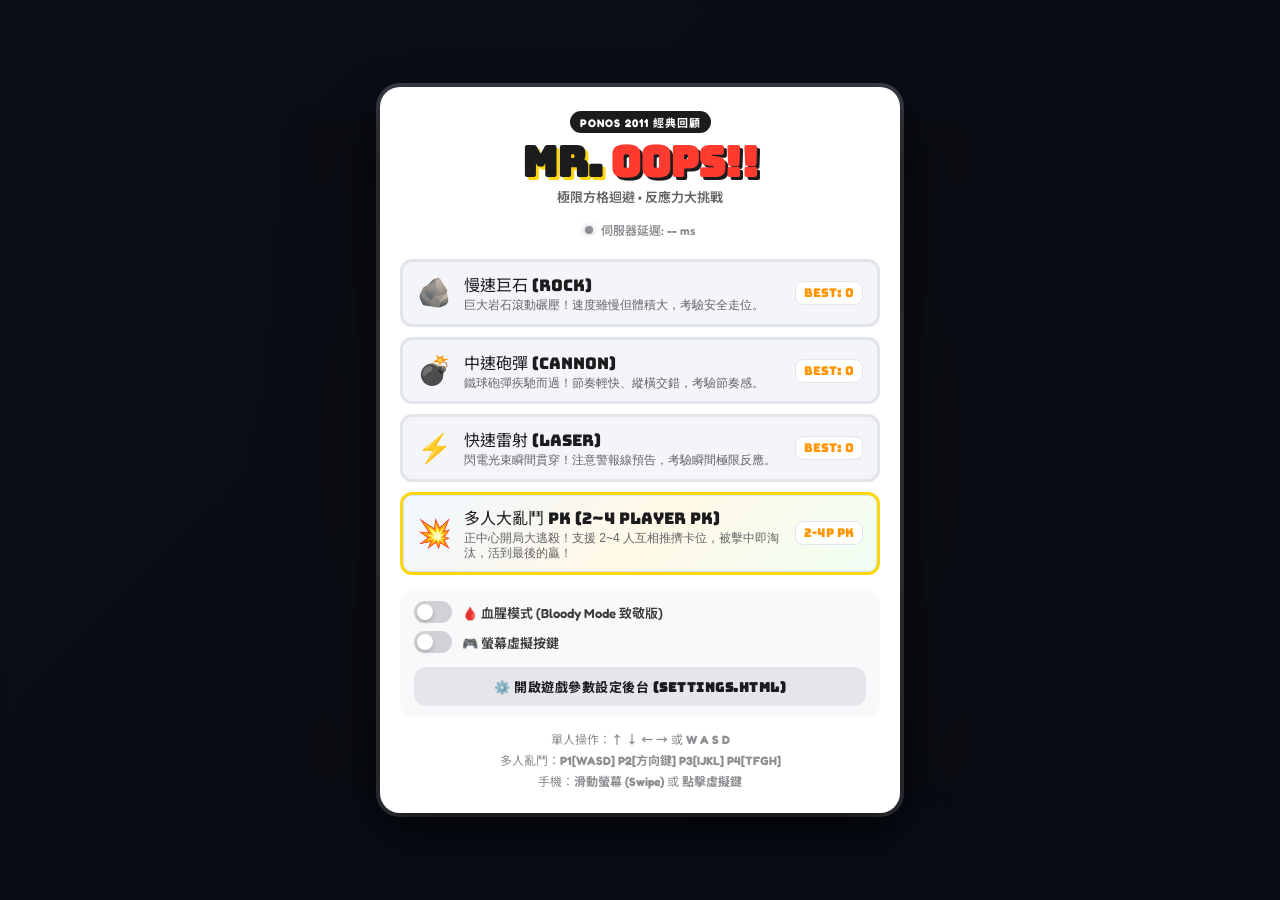
==== commit a8dd5cf5: "feat(multiplayer & menu): support 3P/4P battle royale, direct room code connection, and streamline m" ====
--- a/index.html
+++ b/index.html
@@ -21,9 +21,22 @@
         <span class="hud-label" id="hud-wave-label">LEVEL</span>
         <span id="hud-wave-val" class="hud-val">1</span>
       </div>
+      <div class="hud-item hud-lives" id="hud-lives-item">
+        <span class="hud-label" id="hud-lives-label">LIVES</span>
+        <span id="hud-lives-val" class="hud-val">❤️❤️❤️</span>
+      </div>
       <div class="hud-item hud-versus hidden" id="hud-versus-item">
         <span class="hud-label" id="hud-versus-label">MATCH</span>
         <span id="hud-versus-val" class="hud-val"><span style="color:#007aff">P1: 0</span> - <span style="color:#ff3b30">P2: 0</span></span>
+      </div>
+      <div class="hud-item hud-versus4p hidden" id="hud-versus4p-item">
+        <span class="hud-label" id="hud-versus4p-label">4P SURVIVAL</span>
+        <span id="hud-versus4p-val" class="hud-val">
+          <span id="v4p-s1" style="color:#007aff">P1:0</span>
+          <span id="v4p-s2" style="color:#ff3b30">P2:0</span>
+          <span id="v4p-s3" style="color:#30d158">P3:0</span>
+          <span id="v4p-s4" style="color:#ff9f0a">P4:0</span>
+        </span>
       </div>
       <div class="hud-item hud-net hidden" id="hud-net-item">
         <span class="hud-label">NET</span>
@@ -111,7 +124,8 @@
             <div class="mode-high" id="best-laser">BEST: 0</div>
           </button>
 
-          <!-- Mode 4: All-Star Chaos -->
+          <!-- Mode 4: All-Star Chaos (暫時從選單移除) -->
+          <!--
           <button class="mode-card all-star" data-mode="allstar">
             <div class="mode-icon">👑</div>
             <div class="mode-info">
@@ -120,15 +134,16 @@
             </div>
             <div class="mode-high" id="best-allstar">BEST: 0</div>
           </button>
-
-          <!-- Mode 5: 1v1 Versus Mode -->
-          <button class="mode-card versus-card" data-mode="versus">
-            <div class="mode-icon">⚔️</div>
-            <div class="mode-info">
-              <div class="mode-title">雙人同機對戰 (1v1 VERSUS)</div>
-              <div class="mode-desc">同台電腦雙人極限對抗！P1 WASD ⚔️ P2 方向鍵，心態走位大比拼。</div>
-            </div>
-            <div class="mode-high" id="best-versus">1v1</div>
+          -->
+
+          <!-- Mode 5: Multi-Player PK Battle Royale -->
+          <button class="mode-card versus4p-card" data-mode="versus">
+            <div class="mode-icon">💥</div>
+            <div class="mode-info">
+              <div class="mode-title">多人大亂鬥 PK (2~4 PLAYER PK)</div>
+              <div class="mode-desc">正中心開局大逃殺！支援 2~4 人互相推擠卡位，被擊中即淘汰，活到最後的贏！</div>
+            </div>
+            <div class="mode-high" id="best-versus4p">2-4P PK</div>
           </button>
         </div>
 
@@ -140,7 +155,7 @@
             <span class="setting-label">🩸 血腥模式 (Bloody Mode 致敬版)</span>
           </label>
           <label class="setting-toggle">
-            <input type="checkbox" id="toggle-dpad" checked>
+            <input type="checkbox" id="toggle-dpad">
             <span class="slider"></span>
             <span class="setting-label">🎮 螢幕虛擬按鍵</span>
           </label>
@@ -150,7 +165,7 @@
         <!-- Controls Guide -->
         <div class="menu-guide">
           <span>單人操作：<strong>↑ ↓ ← →</strong> 或 <strong>W A S D</strong></span>
-          <span>雙人對戰：<strong>P1 藍 [W A S D]</strong> ⚔️ <strong>P2 紅 [↑ ↓ ← →]</strong></span>
+          <span>多人亂鬥：<strong>P1[WASD]</strong> <strong>P2[方向鍵]</strong> <strong>P3[IJKL]</strong> <strong>P4[TFGH]</strong></span>
           <span>手機：<strong>滑動螢幕 (Swipe)</strong> 或 <strong>點擊虛擬鍵</strong></span>
         </div>
       </div>
@@ -159,30 +174,40 @@
     <!-- VERSUS LOBBY MODAL -->
     <div id="versus-modal" class="modal-overlay hidden">
       <div class="modal-box versus-modal-box">
-        <h2 style="font-size: 24px; margin-bottom: 4px;">⚔️ 雙人對戰模式選擇</h2>
-        <p style="font-size: 13px; color: #636366; margin-bottom: 16px;">同台電腦共享鍵盤，或透過同區網兩台電腦連線對決！</p>
+        <h2 id="versus-modal-title" style="font-size: 24px; margin-bottom: 4px;">⚔️ 多人對戰連線大廳</h2>
+        <p id="versus-modal-subtitle" style="font-size: 13px; color: #636366; margin-bottom: 12px;">選擇本機對決，或透過 WebRTC 建立 / 加入連線房間！</p>
+
+        <!-- Player Count Selector Dropdown above Local Mode -->
+        <div class="lobby-player-count-bar">
+          <label for="select-host-player-count">🎮 選擇對戰人數：</label>
+          <select id="select-host-player-count" class="lan-select">
+            <option value="2" selected>2 人對決 (1v1)</option>
+            <option value="3">3 人大亂鬥 (3-Player PK)</option>
+            <option value="4">4 人大亂鬥 (4-Player PK)</option>
+          </select>
+        </div>
 
         <div class="versus-options-grid">
-          <!-- Option A: Local Couch 1v1 -->
+          <!-- Option A: Local Couch 1v1 / 3P / 4P -->
           <button type="button" class="versus-opt-card" id="btn-opt-local">
-            <div class="opt-badge">本機模式</div>
+            <div class="opt-badge" id="badge-opt-local">本機模式</div>
             <div class="opt-header">
-              <span class="opt-icon">🖥️</span>
+              <span class="opt-icon" id="icon-opt-local">🖥️</span>
               <div class="opt-info">
-                <div class="opt-title">本機同鍵盤雙打 (Local 1v1)</div>
-                <div class="opt-desc">同一台電腦鍵盤：P1 WASD ⚔️ P2 方向鍵</div>
+                <div class="opt-title" id="title-opt-local">本機同鍵盤雙打 (Local 1v1)</div>
+                <div class="opt-desc" id="desc-opt-local">同一台電腦鍵盤：P1 WASD ⚔️ P2 方向鍵</div>
               </div>
             </div>
           </button>
 
           <!-- Option B: Host Game -->
           <div class="versus-opt-card lan-card" id="card-lan-host">
-            <div class="opt-badge host-badge">線上 / 區網 • 我是房主 (P1 藍)</div>
+            <div class="opt-badge host-badge" id="badge-opt-host">線上 / 區網 • 我是房主 (P1 藍)</div>
             <div class="opt-header">
-              <span class="opt-icon">🏠</span>
+              <span class="opt-icon" id="icon-opt-host">🏠</span>
               <div class="opt-info">
-                <div class="opt-title">建立對戰房間 (Host Game)</div>
-                <div class="opt-desc">將網址與房號提供給朋友即可開打！</div>
+                <div class="opt-title" id="title-opt-host">建立對戰房間 (Host Game)</div>
+                <div class="opt-desc" id="desc-opt-host">將網址與房號提供給朋友即可開打！</div>
               </div>
             </div>
             <div class="lan-content">
@@ -205,19 +230,15 @@
 
           <!-- Option C: Join Game -->
           <div class="versus-opt-card lan-card" id="card-lan-join">
-            <div class="opt-badge client-badge">線上 / 區網 • 我是客機 (P2 紅)</div>
+            <div class="opt-badge client-badge" id="badge-opt-join">線上 / 區網 • 我是客機 (P2 紅)</div>
             <div class="opt-header">
-              <span class="opt-icon">🎮</span>
+              <span class="opt-icon" id="icon-opt-join">🎮</span>
               <div class="opt-info">
-                <div class="opt-title">加入對戰房間 (Join Game)</div>
-                <div class="opt-desc">若在同個網頁玩，只需輸入房號點連線！</div>
+                <div class="opt-title" id="title-opt-join">加入對戰房間 (Join Game)</div>
+                <div class="opt-desc" id="desc-opt-join">只需輸入房號點連線即可加入！</div>
               </div>
             </div>
             <div class="lan-content">
-              <div class="lan-field">
-                <label>自訂伺服器位址 (本站遊玩請留空)：</label>
-                <input type="text" id="join-host-ip" placeholder="在同網站玩請留空，直接填房號">
-              </div>
               <div class="lan-field-row">
                 <div class="lan-field" style="flex:1;">
                   <label>房間代碼：</label>
@@ -271,6 +292,10 @@
             <span class="stat-label">對戰勝局：</span>
             <span id="result-versus-score" class="stat-val">3 - 1</span>
           </div>
+          <div class="stat-row" id="row-versus4p-score" style="display:none;">
+            <span class="stat-label">4人結算：</span>
+            <span id="result-versus4p-score" class="stat-val">P1: 0 | P2: 0 | P3: 0 | P4: 0</span>
+          </div>
           <div class="stat-row new-record-row hidden" id="new-record-badge">
             🏆 新紀錄 HIGH SCORE!
           </div>
@@ -294,12 +319,12 @@
   </div>
 
   <!-- Scripts in dependency order -->
-  <script src="js/config.js?v=3.4"></script>
-  <script src="js/audio.js?v=3.4"></script>
-  <script src="js/renderer.js?v=3.4"></script>
-  <script src="js/obstacles.js?v=3.4"></script>
-  <script src="js/network.js?v=3.4"></script>
-  <script src="js/game.js?v=3.4"></script>
-  <script src="js/main.js?v=3.4"></script>
+  <script src="js/config.js?v=4.0"></script>
+  <script src="js/audio.js?v=4.0"></script>
+  <script src="js/renderer.js?v=4.0"></script>
+  <script src="js/obstacles.js?v=4.0"></script>
+  <script src="js/network.js?v=4.0"></script>
+  <script src="js/game.js?v=4.0"></script>
+  <script src="js/main.js?v=4.0"></script>
 </body>
 </html>
--- a/css/style.css
+++ b/css/style.css
@@ -98,6 +98,12 @@
 
 #hud-mode-name {
   color: var(--accent-yellow);
+}
+
+#hud-lives-val {
+  color: #ff3b30;
+  font-size: 15px;
+  letter-spacing: 2px;
 }
 
 #hud-score-val {
@@ -407,6 +413,38 @@
 .mode-card.versus-card:hover {
   border-color: #ff3b30;
   box-shadow: 0 6px 18px rgba(0, 122, 255, 0.22), 0 6px 18px rgba(255, 59, 48, 0.22);
+}
+
+.mode-card.versus4p-card {
+  background: linear-gradient(135deg, #f0f7ff 0%, #fff8e7 50%, #f0fff4 100%);
+  border-color: #ffd60a;
+  box-shadow: inset 0 0 0 1px rgba(0, 122, 255, 0.15);
+}
+
+.mode-card.versus4p-card:hover {
+  border-color: #ff9500;
+  box-shadow: 0 6px 20px rgba(255, 149, 0, 0.28);
+}
+
+.hud-versus4p {
+  min-width: 180px;
+}
+
+#hud-versus4p-val {
+  font-size: 13px;
+  letter-spacing: 0.5px;
+  display: flex;
+  gap: 6px;
+}
+
+#hud-versus4p-val span {
+  font-weight: 900;
+  transition: opacity 0.2s ease;
+}
+
+#hud-versus4p-val span.dead {
+  opacity: 0.35;
+  text-decoration: line-through;
 }
 
 .mode-icon {
@@ -931,11 +969,38 @@
   color: #1c1c1e;
 }
 
+.lobby-player-count-bar {
+  display: flex;
+  align-items: center;
+  justify-content: space-between;
+  background: linear-gradient(135deg, #f0f7ff 0%, #fff8e7 100%);
+  border: 2px solid #007aff;
+  border-radius: 12px;
+  padding: 10px 14px;
+  margin-top: 4px;
+  margin-bottom: 12px;
+  gap: 12px;
+}
+
+.lobby-player-count-bar label {
+  font-size: 13px;
+  font-weight: 800;
+  color: #1c1c1e;
+  display: flex;
+  align-items: center;
+  gap: 6px;
+}
+
+.lobby-player-count-bar select {
+  flex: 1;
+  max-width: 220px;
+}
+
 .versus-options-grid {
   display: flex;
   flex-direction: column;
   gap: 12px;
-  margin-top: 10px;
+  margin-top: 4px;
 }
 
 .versus-opt-card {
@@ -1060,6 +1125,27 @@
 .lan-field input:focus {
   border-color: #007aff;
   background: #fff;
+}
+
+.lan-field select,
+.lan-select {
+  padding: 8px 10px;
+  font-size: 13px;
+  font-weight: 700;
+  background: #f4f5f8;
+  border: 1.5px solid #007aff;
+  border-radius: 6px;
+  outline: none;
+  color: #007aff;
+  cursor: pointer;
+  transition: all 0.15s ease;
+}
+
+.lan-field select:focus,
+.lan-select:focus {
+  border-color: #0056b3;
+  background: #fff;
+  box-shadow: 0 0 0 3px rgba(0, 122, 255, 0.15);
 }
 
 .lan-field-row {
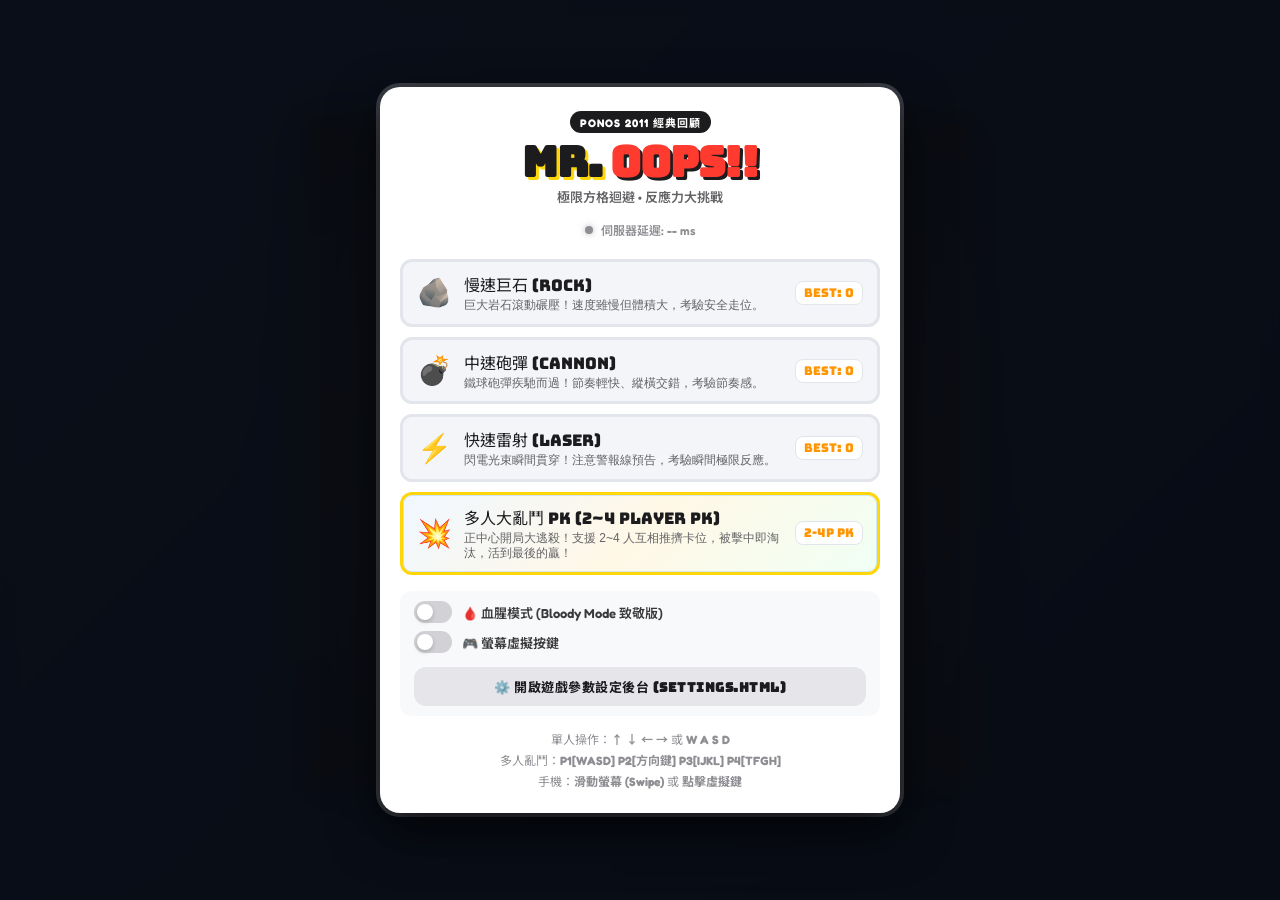
==== commit 7a3c62e7: "refactor(lobby): remove obsolete host url field and streamline room code matchmaking" ====
--- a/index.html
+++ b/index.html
@@ -207,17 +207,10 @@
               <span class="opt-icon" id="icon-opt-host">🏠</span>
               <div class="opt-info">
                 <div class="opt-title" id="title-opt-host">建立對戰房間 (Host Game)</div>
-                <div class="opt-desc" id="desc-opt-host">將網址與房號提供給朋友即可開打！</div>
+                <div class="opt-desc" id="desc-opt-host">設定房號，等待好友輸入相同房號加入！</div>
               </div>
             </div>
             <div class="lan-content">
-              <div class="lan-field">
-                <label>對手連線網址：</label>
-                <div class="lan-copy-box">
-                  <input type="text" id="host-share-url" readonly value="載入中...">
-                  <button type="button" class="btn-copy" id="btn-copy-url">複製</button>
-                </div>
-              </div>
               <div class="lan-field-row">
                 <div class="lan-field" style="flex:1;">
                   <label>房間代碼：</label>
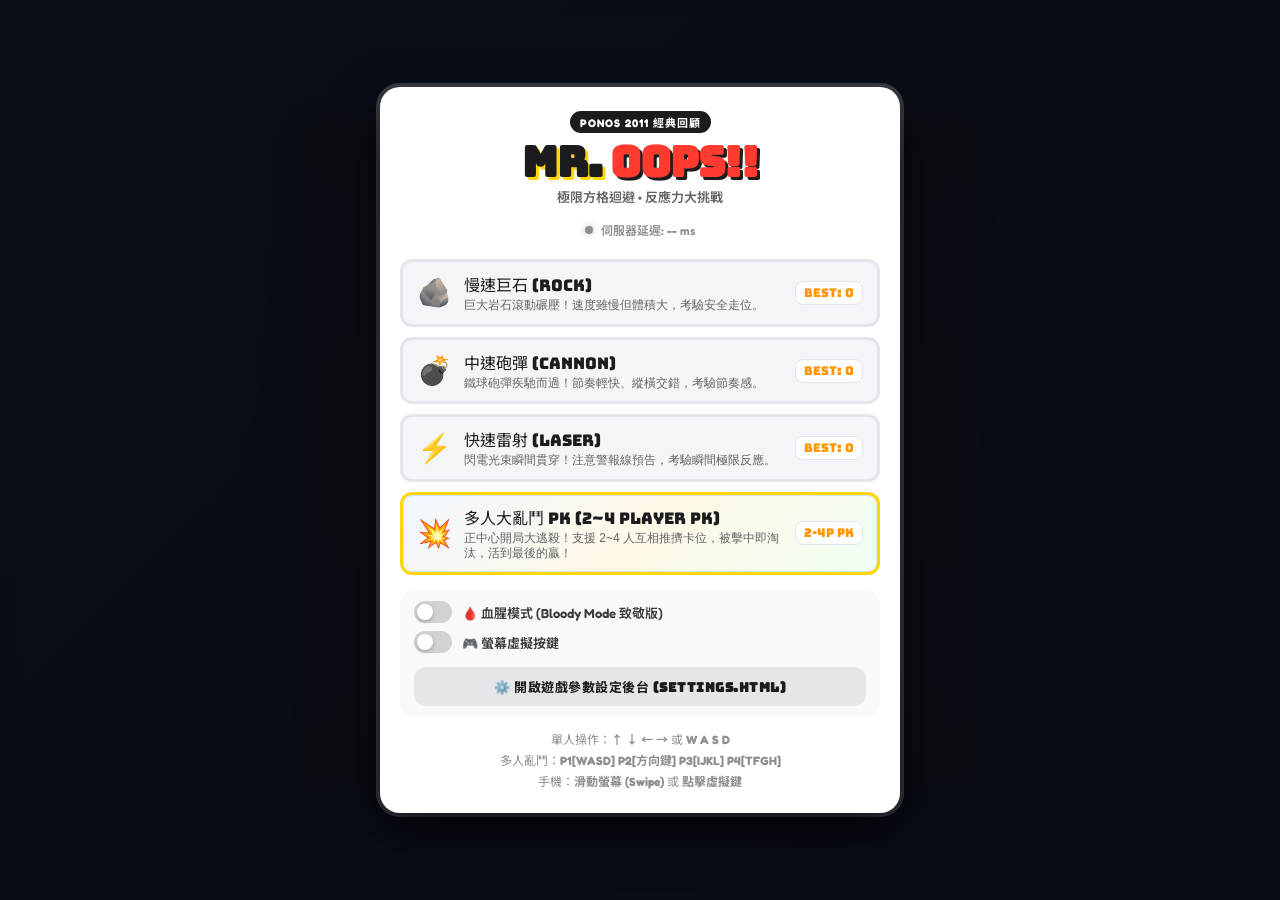
==== commit 0d2e5b16: "feat: simplify room join UX, unify room lifecycle and enhance player visual identity" ====
--- a/index.html
+++ b/index.html
@@ -177,16 +177,6 @@
         <h2 id="versus-modal-title" style="font-size: 24px; margin-bottom: 4px;">⚔️ 多人對戰連線大廳</h2>
         <p id="versus-modal-subtitle" style="font-size: 13px; color: #636366; margin-bottom: 12px;">選擇本機對決，或透過 WebRTC 建立 / 加入連線房間！</p>
 
-        <!-- Player Count Selector Dropdown above Local Mode -->
-        <div class="lobby-player-count-bar">
-          <label for="select-host-player-count">🎮 選擇對戰人數：</label>
-          <select id="select-host-player-count" class="lan-select">
-            <option value="2" selected>2 人對決 (1v1)</option>
-            <option value="3">3 人大亂鬥 (3-Player PK)</option>
-            <option value="4">4 人大亂鬥 (4-Player PK)</option>
-          </select>
-        </div>
-
         <div class="versus-options-grid">
           <!-- Option A: Local Couch 1v1 / 3P / 4P -->
           <button type="button" class="versus-opt-card" id="btn-opt-local">
@@ -194,8 +184,8 @@
             <div class="opt-header">
               <span class="opt-icon" id="icon-opt-local">🖥️</span>
               <div class="opt-info">
-                <div class="opt-title" id="title-opt-local">本機同鍵盤雙打 (Local 1v1)</div>
-                <div class="opt-desc" id="desc-opt-local">同一台電腦鍵盤：P1 WASD ⚔️ P2 方向鍵</div>
+                <div class="opt-title" id="title-opt-local">本機同鍵盤對戰 (Local PK)</div>
+                <div class="opt-desc" id="desc-opt-local">同電腦同鍵盤遊玩：P1 WASD ⚔️ P2 方向鍵</div>
               </div>
             </div>
           </button>
@@ -207,10 +197,21 @@
               <span class="opt-icon" id="icon-opt-host">🏠</span>
               <div class="opt-info">
                 <div class="opt-title" id="title-opt-host">建立對戰房間 (Host Game)</div>
-                <div class="opt-desc" id="desc-opt-host">設定房號，等待好友輸入相同房號加入！</div>
+                <div class="opt-desc" id="desc-opt-host">設定人數與房號，等待好友輸入房號加入！</div>
               </div>
             </div>
             <div class="lan-content">
+              <!-- Player Count Selector Dropdown ONLY for Host -->
+              <div class="lan-field-row" style="margin-bottom: 8px;">
+                <div class="lan-field" style="flex: 1;">
+                  <label for="select-host-player-count" style="font-weight: 700; color: #007aff;">🎮 選擇房間人數：</label>
+                  <select id="select-host-player-count" class="lan-select" style="width: 100%; padding: 7px 10px; border-radius: 8px; border: 1.5px solid #007aff; background: #fff; font-weight: 600;">
+                    <option value="2" selected>2 人對決 (1v1)</option>
+                    <option value="3">3 人大亂鬥 (3-Player PK)</option>
+                    <option value="4">4 人大亂鬥 (4-Player PK)</option>
+                  </select>
+                </div>
+              </div>
               <div class="lan-field-row">
                 <div class="lan-field" style="flex:1;">
                   <label>房間代碼：</label>
@@ -223,19 +224,19 @@
 
           <!-- Option C: Join Game -->
           <div class="versus-opt-card lan-card" id="card-lan-join">
-            <div class="opt-badge client-badge" id="badge-opt-join">線上 / 區網 • 我是客機 (P2 紅)</div>
+            <div class="opt-badge client-badge" id="badge-opt-join">線上 / 區網 • 加入房間 (自動配對)</div>
             <div class="opt-header">
               <span class="opt-icon" id="icon-opt-join">🎮</span>
               <div class="opt-info">
                 <div class="opt-title" id="title-opt-join">加入對戰房間 (Join Game)</div>
-                <div class="opt-desc" id="desc-opt-join">只需輸入房號點連線即可加入！</div>
+                <div class="opt-desc" id="desc-opt-join">只需輸入房號直接進入，對戰人數由房主決定！</div>
               </div>
             </div>
             <div class="lan-content">
               <div class="lan-field-row">
                 <div class="lan-field" style="flex:1;">
                   <label>房間代碼：</label>
-                  <input type="text" id="join-room-code" value="1234" maxlength="8">
+                  <input type="text" id="join-room-code" value="1234" maxlength="8" placeholder="輸入 4 位數房號">
                 </div>
                 <button type="button" class="btn btn-accent" id="btn-start-join" style="align-self: flex-end; padding: 9px 16px;">🔗 連線加入</button>
               </div>
@@ -298,9 +299,11 @@
           </div>
         </div>
 
-        <div id="rematch-status-bar" class="rematch-status-bar" style="display:none;">
+        <div id="rematch-status-bar" class="rematch-status-bar" style="display:none; flex-wrap: wrap;">
           <div class="rematch-pill" id="rematch-pill-p1">🔵 P1: ⏳ 等待中</div>
           <div class="rematch-pill" id="rematch-pill-p2">🔴 P2: ⏳ 等待中</div>
+          <div class="rematch-pill" id="rematch-pill-p3" style="display:none;">🟢 P3: ⏳ 等待中</div>
+          <div class="rematch-pill" id="rematch-pill-p4" style="display:none;">🟡 P4: ⏳ 等待中</div>
         </div>
 
         <div class="modal-actions">
--- a/css/style.css
+++ b/css/style.css
@@ -1294,6 +1294,12 @@
   box-shadow: 0 0 10px rgba(52, 199, 89, 0.2);
 }
 
+.rematch-pill.left {
+  background: rgba(255, 59, 48, 0.12);
+  color: #ff3b30;
+  border-color: rgba(255, 59, 48, 0.35);
+}
+
 .pause-subtitle {
   font-size: 14px;
   color: #636366;
